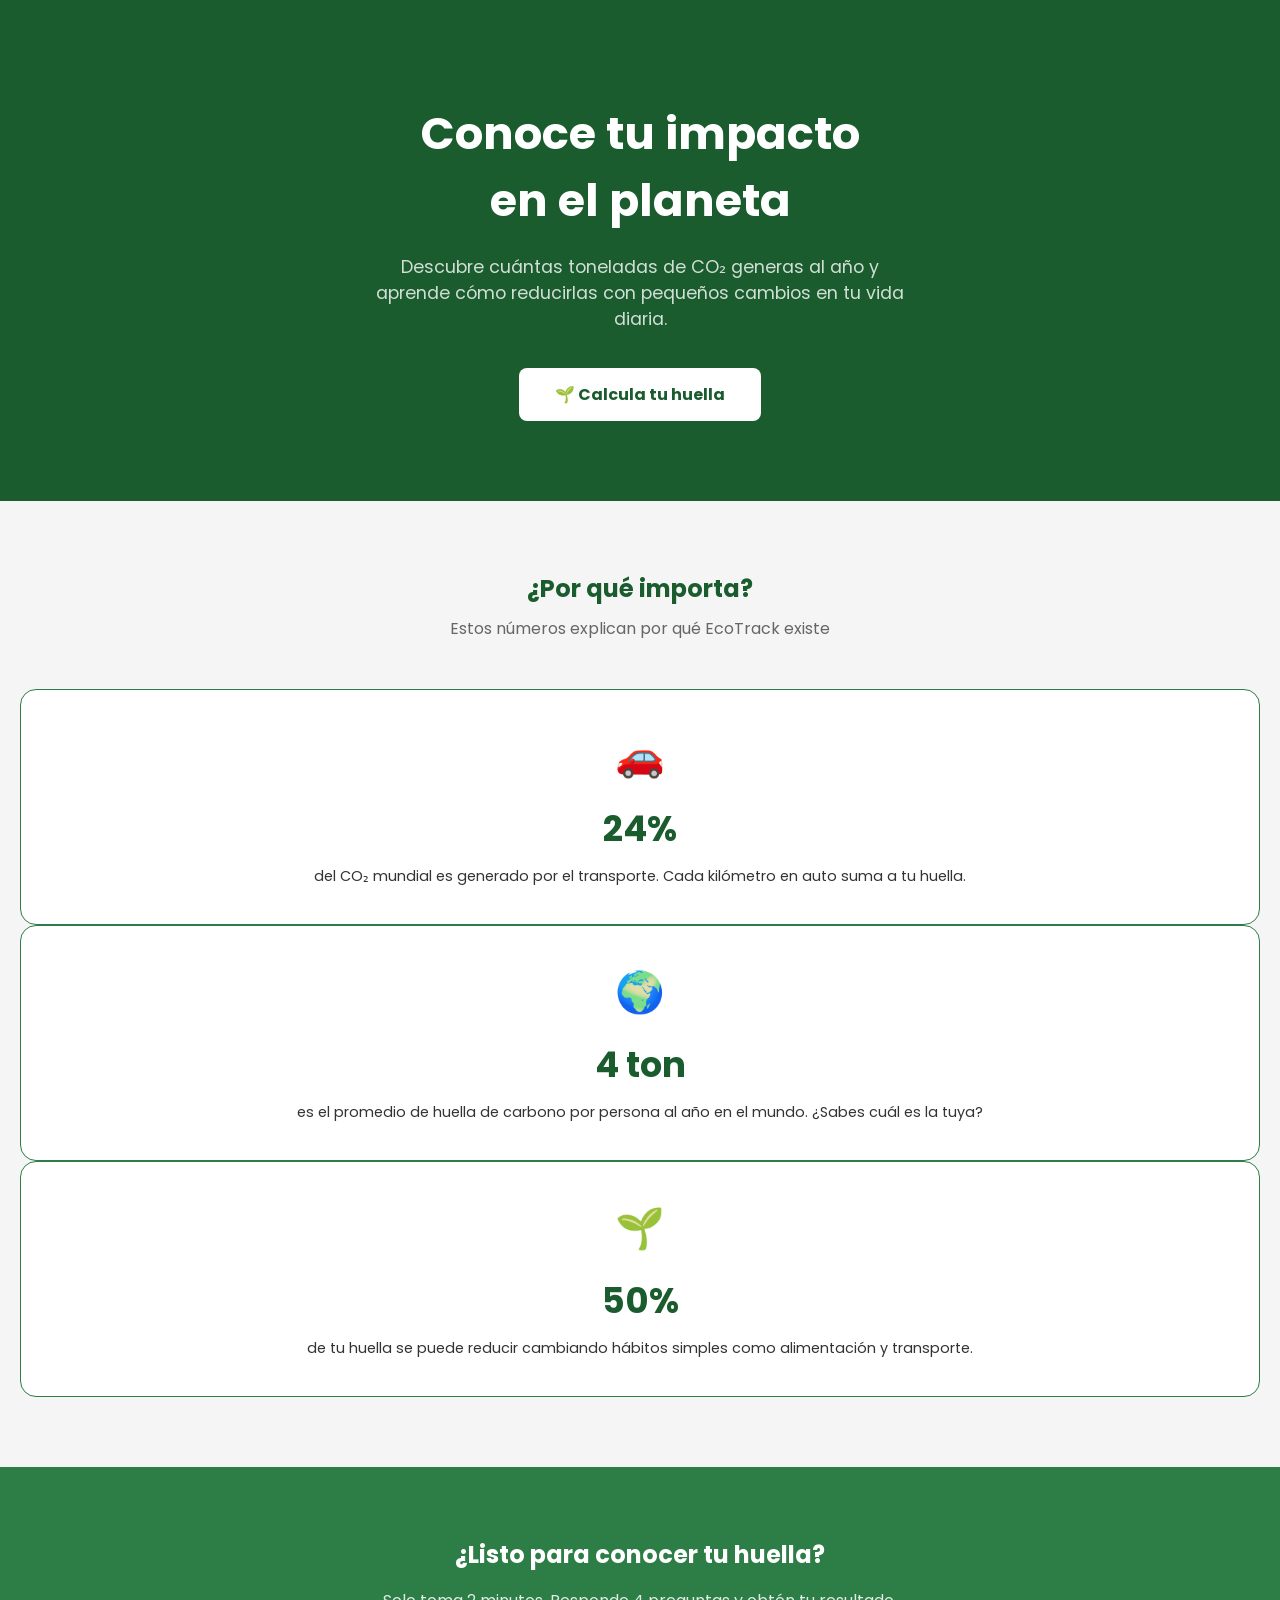
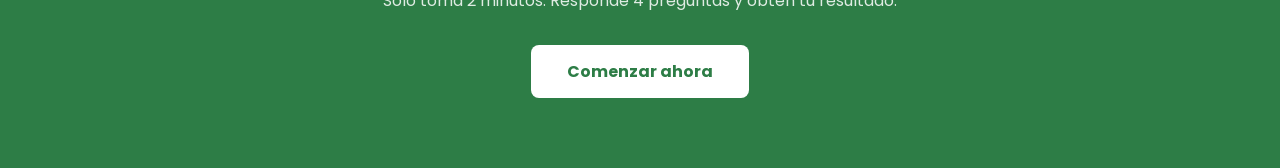
==== index.html @ 0e54a6d4 "feat: agregar secciones hero, estadísticas y CTA conectadas a styles.css" ====
<!DOCTYPE html>
<html lang="es">
<head>
  <meta charset="UTF-8" />
  <meta name="viewport" content="width=device-width, initial-scale=1.0"/>
  <title>EcoTrack - Conoce tu impacto en el planeta</title>
  
  <!-- SOLO TU CSS GLOBAL -->
  <link rel="stylesheet" href="styles.css"/>

  <style>
    /* Estilos exclusivos para index.html */
    .hero-section {
      background-color: var(--verde-bosque);
      padding: 100px 20px 80px;
      text-align: center;
    }
    .hero-section h1 {
      color: #ffffff;
      font-size: 2.8rem;
      font-weight: 700;
      margin-bottom: 20px;
    }
    .hero-section p {
      color: rgba(255,255,255,0.8);
      font-size: 1.1rem;
      max-width: 550px;
      margin: 0 auto 36px;
    }
    .btn-hero {
      background-color: #ffffff;
      color: var(--verde-bosque);
      font-weight: 700;
      padding: 14px 36px;
      border-radius: 8px;
      text-decoration: none;
      display: inline-block;
    }
    .btn-hero:hover {
      background-color: var(--verde-claro);
      color: var(--verde-bosque);
    }

    .stats-section {
      background-color: var(--gris-claro);
      padding: 70px 20px;
    }
    .stats-section h2 {
      text-align: center;
      color: var(--verde-bosque);
      font-weight: 700;
      margin-bottom: 10px;
    }
    .stats-section .subtitulo {
      text-align: center;
      color: #666;
      margin-bottom: 48px;
    }
    .stat-card {
      background-color: #ffffff;
      border: 1px solid var(--verde-medio);
      border-radius: 16px;
      padding: 36px 20px;
      text-align: center;
      height: 100%;
    }
    .stat-card:hover {
      transform: translateY(-4px);
    }
    .stat-card .icono {
      font-size: 2.5rem;
      margin-bottom: 16px;
    }
    .stat-card .numero {
      font-size: 2.2rem;
      font-weight: 700;
      color: var(--verde-bosque);
      margin-bottom: 10px;
    }
    .stat-card .descripcion {
      font-size: 0.9rem;
      color: var(--gris-oscuro);
      line-height: 1.6;
    }

    .cta-section {
      background-color: var(--verde-medio);
      padding: 70px 20px;
      text-align: center;
    }
    .cta-section h2 {
      color: #ffffff;
      font-weight: 700;
      margin-bottom: 16px;
    }
    .cta-section p {
      color: rgba(255,255,255,0.85);
      margin-bottom: 32px;
    }
    .btn-cta {
      background-color: #ffffff;
      color: var(--verde-medio);
      font-weight: 700;
      padding: 14px 36px;
      border-radius: 8px;
      text-decoration: none;
      display: inline-block;
    }
    .btn-cta:hover {
      background-color: var(--verde-claro);
      color: var(--verde-medio);
    }
  </style>
</head>
<body>

  <nav id="navbar-placeholder"></nav>

  <section class="hero-section">
    <div class="container">
      <h1>Conoce tu impacto<br>en el planeta</h1>
      <p>
        Descubre cuántas toneladas de CO₂ generas al año y aprende
        cómo reducirlas con pequeños cambios en tu vida diaria.
      </p>
      <a href="calculadora.html" class="btn-hero">
        🌱 Calcula tu huella
      </a>
    </div>
  </section>

  <section class="stats-section">
    <div class="container">
      <h2>¿Por qué importa?</h2>
      <p class="subtitulo">Estos números explican por qué EcoTrack existe</p>

      <div class="row g-4 justify-content-center">
        <div class="col-12 col-md-4">
          <div class="stat-card">
            <div class="icono">🚗</div>
            <div class="numero">24%</div>
            <div class="descripcion">
              del CO₂ mundial es generado por el transporte.
              Cada kilómetro en auto suma a tu huella.
            </div>
          </div>
        </div>

        <div class="col-12 col-md-4">
          <div class="stat-card">
            <div class="icono">🌍</div>
            <div class="numero">4 ton</div>
            <div class="descripcion">
              es el promedio de huella de carbono por persona
              al año en el mundo. ¿Sabes cuál es la tuya?
            </div>
          </div>
        </div>

        <div class="col-12 col-md-4">
          <div class="stat-card">
            <div class="icono">🌱</div>
            <div class="numero">50%</div>
            <div class="descripcion">
              de tu huella se puede reducir cambiando hábitos
              simples como alimentación y transporte.
            </div>
          </div>
        </div>
      </div>
    </div>
  </section>

  <section class="cta-section">
    <div class="container">
      <h2>¿Listo para conocer tu huella?</h2>
      <p>Solo toma 2 minutos. Responde 4 preguntas y obtén tu resultado.</p>
      <a href="calculadora.html" class="btn-cta">
        Comenzar ahora
      </a>
    </div>
  </section>

</body>
</html>
---- styles.css ----
/* ============================================
   EcoTrack - Estilos Globales
   Autor: Sandro
   Descripcion: Variables de colores, fuente
   Poppins y estilos base del sitio
   ============================================ */

/* ===== IMPORTAR FUENTE POPPINS DE GOOGLE ===== */
@import url('https://fonts.googleapis.com/css2?family=Poppins:wght@400;600;700&display=swap');

/* ===== VARIABLES GLOBALES DE COLOR ===== */
:root {
  --verde-bosque:       #1A5C2E;
  --verde-medio:        #2D7D46;
  --verde-claro:        #F0F7F2;
  --gris-claro:         #F5F5F5;
  --gris-oscuro:        #333333;
  --resultado-verde:    #D4EDDA;
  --resultado-amarillo: #FFF3CD;
  --resultado-rojo:     #F8D7DA;
}

/* ===== ESTILOS BASE DEL BODY ===== */
* {
  margin: 0;
  padding: 0;
  box-sizing: border-box;
}

body {
  font-family: 'Poppins', sans-serif;
  font-size: 16px;
  color: var(--gris-oscuro);
  background-color: var(--gris-claro);
}

/* ===== TÍTULOS ===== */
h1, h2, h3, h4, h5, h6 {
  font-family: 'Poppins', sans-serif;
  font-weight: 700;
  color: var(--verde-bosque);
}

/* ===== NAVBAR ===== */
.navbar {
  background-color: var(--verde-bosque) !important;
  box-shadow: 0 2px 8px rgba(0,0,0,0.2);
}

.navbar-brand {
  color: white !important;
  font-weight: 700;
  font-size: 1.4rem;
}

.nav-link {
  color: white !important;
  font-weight: 600;
  margin: 0 5px;
  transition: color 0.3s;
}

.nav-link:hover {
  color: #cce8d4 !important;
}

/* ===== BOTONES ===== */
.btn-primary {
  background-color: var(--verde-bosque);
  border-color: var(--verde-bosque);
  font-weight: 600;
  border-radius: 8px;
  padding: 10px 25px;
  transition: background-color 0.3s, border-color 0.3s;
}

.btn-primary:hover,
.btn-primary:focus {
  background-color: var(--verde-medio);
  border-color: var(--verde-medio);
}

.btn-outline-success {
  color: var(--verde-bosque);
  border-color: var(--verde-bosque);
  font-weight: 600;
  border-radius: 8px;
}

.btn-outline-success:hover {
  background-color: var(--verde-bosque);
  border-color: var(--verde-bosque);
  color: white;
}

/* ===== TARJETAS ===== */
.card {
  border: 1px solid var(--verde-medio);
  border-radius: 12px;
  transition: box-shadow 0.3s, transform 0.3s;
}

.card:hover {
  box-shadow: 0 6px 20px rgba(26, 92, 46, 0.2);
  transform: translateY(-4px);
}

.card-title {
  color: var(--verde-bosque);
  font-weight: 700;
}

/* ===== SECCIONES ALTERNAS ===== */
.seccion-alterna {
  background-color: var(--verde-claro);
}

/* ===== FOOTER ===== */
footer {
  background-color: var(--verde-bosque);
  color: white;
  padding: 40px 0 20px 0;
}

footer h5 {
  color: white;
  font-weight: 700;
  margin-bottom: 15px;
}

footer p,
footer li {
  color: #cce8d4;
  font-size: 14px;
}

footer a {
  color: #cce8d4;
  text-decoration: none;
  transition: color 0.3s;
}

footer a:hover {
  color: white;
}

footer hr {
  border-color: var(--verde-medio);
  margin: 20px 0;
}

.footer-copyright {
  color: #aed6b8;
  font-size: 13px;
  text-align: center;
}

/* ===== RESULTADOS CALCULADORA ===== */
.resultado-verde {
  background-color: var(--resultado-verde);
  border: 2px solid #28a745;
  border-radius: 10px;
  padding: 20px;
}

.resultado-amarillo {
  background-color: var(--resultado-amarillo);
  border: 2px solid #ffc107;
  border-radius: 10px;
  padding: 20px;
}

.resultado-rojo {
  background-color: var(--resultado-rojo);
  border: 2px solid #dc3545;
  border-radius: 10px;
  padding: 20px;
}

/* ===== BARRA DE PROGRESO ===== */
.progress {
  height: 25px;
  border-radius: 12px;
  background-color: #e9ecef;
}

.progress-bar {
  border-radius: 12px;
  font-weight: 700;
  font-size: 14px;
  transition: width 1s ease-in-out;
}

/* ===== UTILIDADES EXTRA ===== */
.text-verde {
  color: var(--verde-bosque) !important;
}

.bg-verde-claro {
  background-color: var(--verde-claro) !important;
}

.icono-grande {
  font-size: 2.5rem;
  margin-bottom: 10px;
}
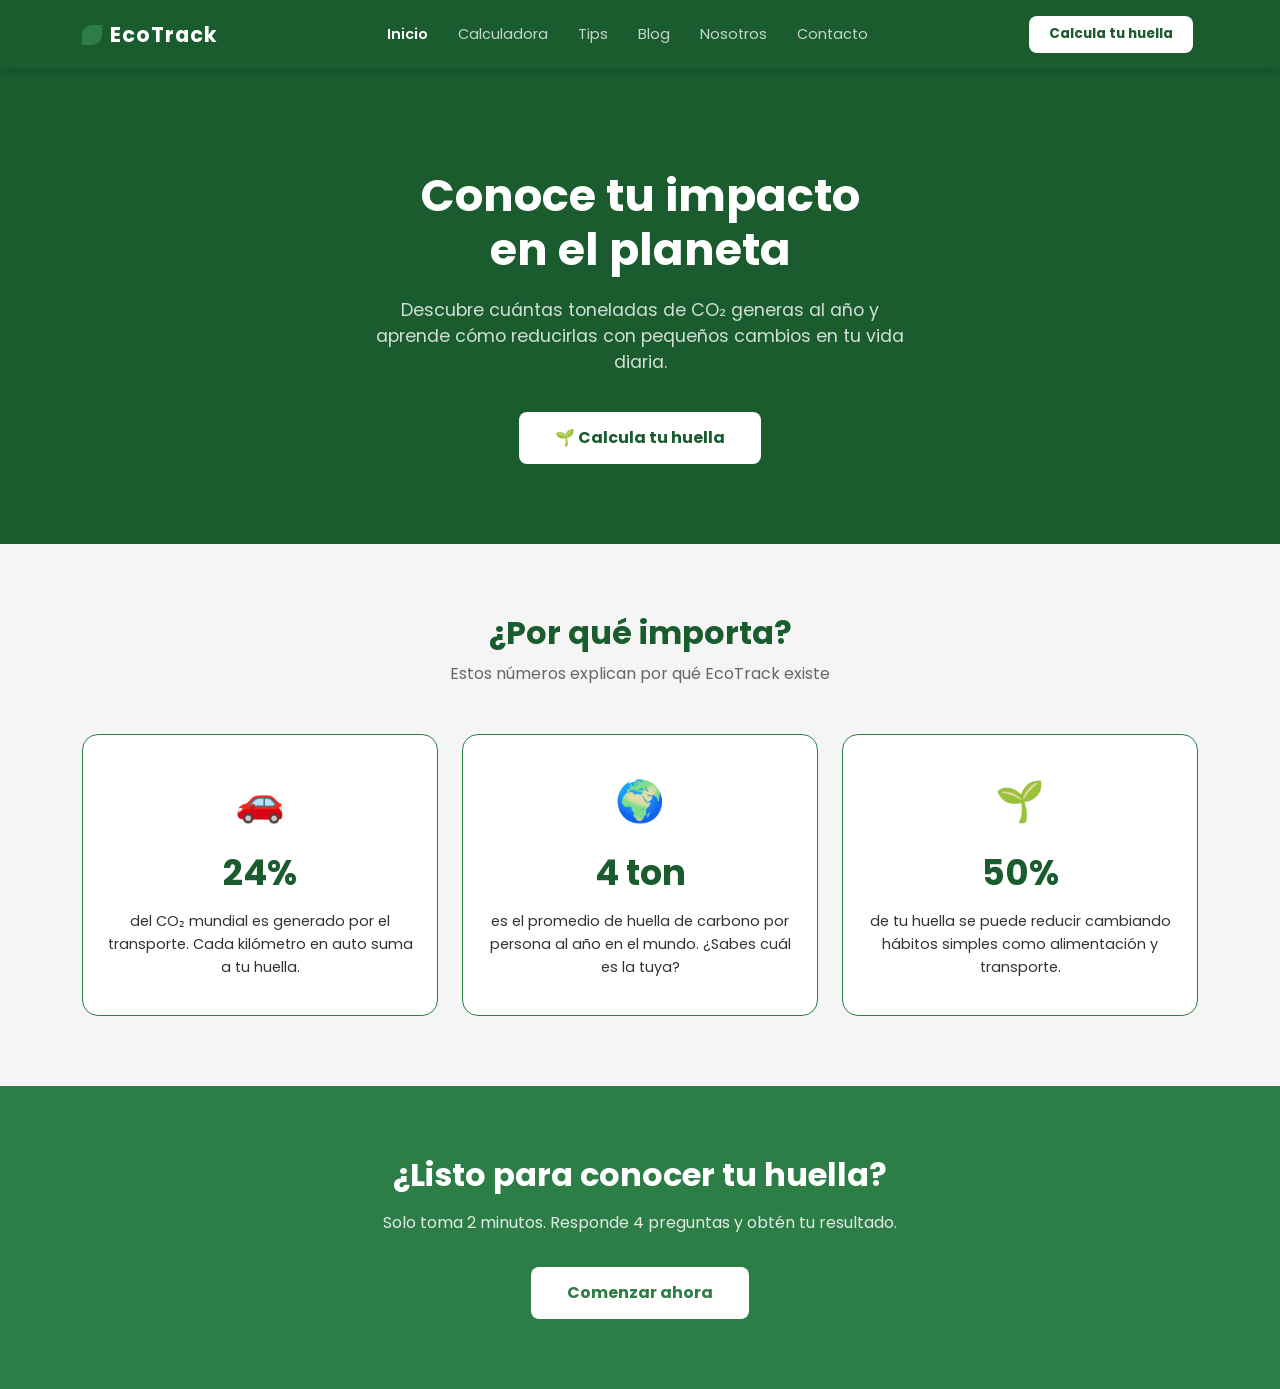
==== commit e3da268c: "feat(navbar): agregar barra de navegación responsiva con logo, enlaces (Inicio, Calculadora, Tips, B" ====
--- a/index.html
+++ b/index.html
@@ -5,6 +5,9 @@
   <meta name="viewport" content="width=device-width, initial-scale=1.0"/>
   <title>EcoTrack - Conoce tu impacto en el planeta</title>
   
+  <!-- Bootstrap (necesario para que funcione el navbar) -->
+  <link href="https://cdn.jsdelivr.net/npm/bootstrap@5.3.0/dist/css/bootstrap.min.css" rel="stylesheet"/>
+  
   <!-- SOLO TU CSS GLOBAL -->
   <link rel="stylesheet" href="styles.css"/>
 
@@ -114,6 +117,7 @@
 </head>
 <body>
 
+  <!-- Aquí se cargará tu navbar.html -->
   <nav id="navbar-placeholder"></nav>
 
   <section class="hero-section">
@@ -181,5 +185,16 @@
     </div>
   </section>
 
+  <!-- Script para cargar tu navbar.html -->
+  <script src="https://cdn.jsdelivr.net/npm/bootstrap@5.3.0/dist/js/bootstrap.bundle.min.js"></script>
+  <script>
+    fetch('navbar.html')
+      .then(response => response.text())
+      .then(data => {
+        document.getElementById('navbar-placeholder').innerHTML = data;
+      })
+      .catch(error => console.log('Error al cargar el navbar:', error));
+  </script>
+
 </body>
 </html>
